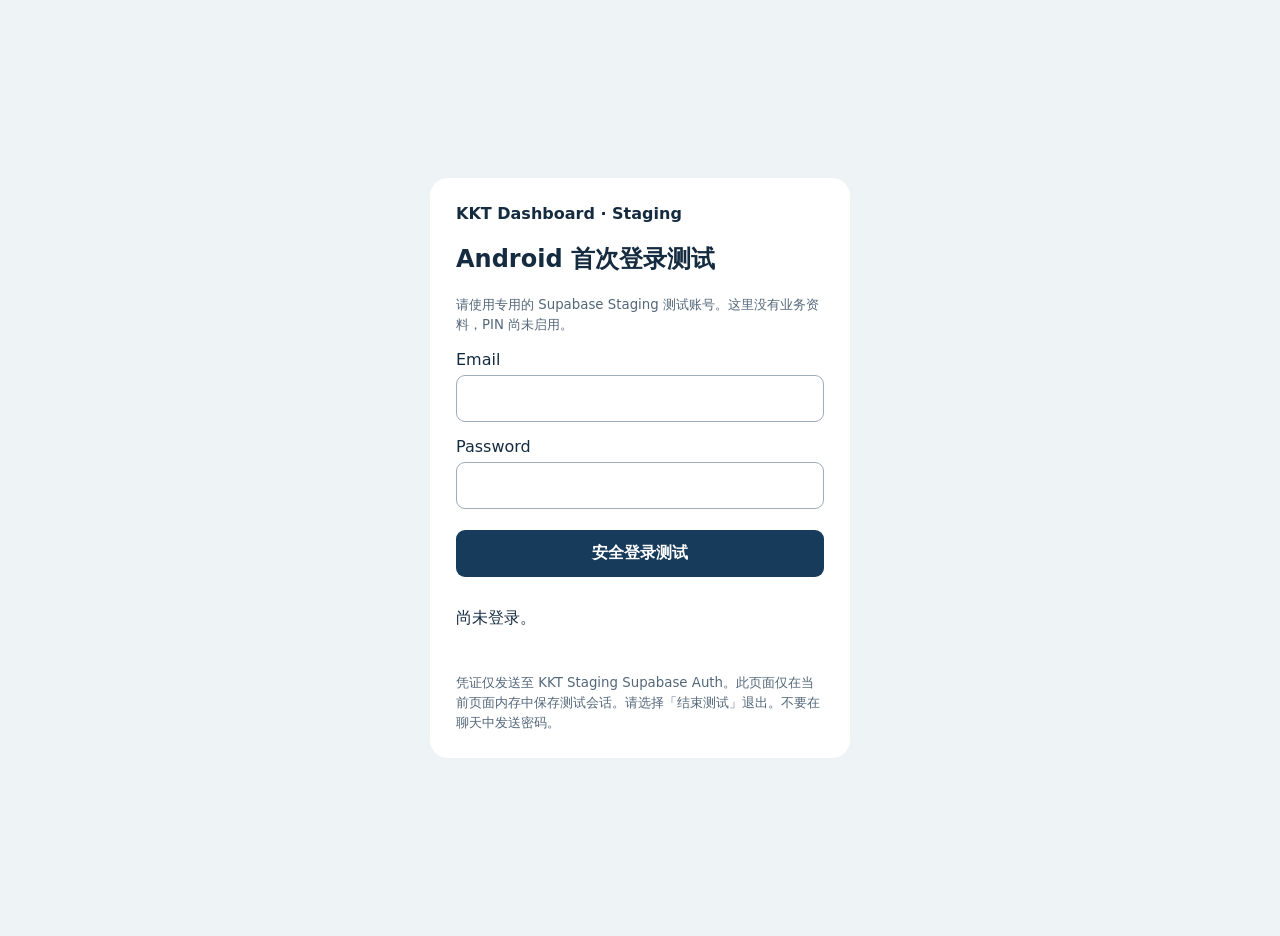
==== android-auth-staging/index.html @ bc169feb "Publish isolated Android Staging sign-in via protected Pages source" ====
<!doctype html><html lang="zh"><head><meta charset="utf-8"><meta name="viewport" content="width=device-width,initial-scale=1"><meta name="referrer" content="no-referrer"><meta http-equiv="Content-Security-Policy" content="default-src 'none'; script-src 'unsafe-inline'; style-src 'unsafe-inline'; connect-src https://qacmlpqtiwwmrypxnnlp.supabase.co; base-uri 'none'; form-action 'none'"><title>KKT Android Auth Test · Staging</title><style>body{font:16px system-ui;background:#eef3f6;color:#152b40;display:grid;place-items:center;min-height:100dvh;margin:0;padding:18px}main{background:white;max-width:420px;width:100%;padding:26px;border-radius:18px;box-sizing:border-box}input,button{font:inherit;width:100%;box-sizing:border-box;padding:13px;border-radius:9px;margin:6px 0 15px}input{border:1px solid #9eacbb}button{border:0;background:#173b5b;color:white;font-weight:700}button:disabled{opacity:.6}small{color:#536779}#status{min-height:3em}</style></head><body><main><strong>KKT Dashboard · Staging</strong><h2>Android 首次登录测试</h2><p><small>请使用专用的 Supabase Staging 测试账号。这里没有业务资料，PIN 尚未启用。</small></p><form id="login"><label for="email">Email</label><input id="email" type="email" autocomplete="username" required><label for="password">Password</label><input id="password" type="password" autocomplete="current-password" required><button id="submit" type="submit">安全登录测试</button></form><button id="logout" type="button" hidden>结束测试</button><p id="status" role="status" aria-live="polite">尚未登录。</p><small>凭证仅发送至 KKT Staging Supabase Auth。此页面仅在当前页面内存中保存测试会话。请选择「结束测试」退出。不要在聊天中发送密码。</small></main><script>'use strict';const URL='https://qacmlpqtiwwmrypxnnlp.supabase.co';const KEY="sb_publishable_ksPgK2lE7Uqo-goo8GP2XQ_u_HyjRM7";let token=null;
const requestOptions={credentials:'omit',redirect:'error',cache:'no-store',referrerPolicy:'no-referrer'};
const $=id=>document.getElementById(id);$('login').addEventListener('submit',async e=>{e.preventDefault();$('submit').disabled=true;$('status').textContent='验证中…';const email=$('email').value.trim(),password=$('password').value;try{const r=await fetch(URL+'/auth/v1/token?grant_type=password',{method:'POST',headers:{'Content-Type':'application/json','apikey':KEY},body:JSON.stringify({email,password}),...requestOptions});const d=await r.json();if(!r.ok||!d.access_token)throw new Error('登录未通过，请检查账号或密码。');token=d.access_token;const u=await fetch(URL+'/auth/v1/user',{headers:{apikey:KEY,Authorization:'Bearer '+token},...requestOptions});if(!u.ok||(await u.json()).id!==d.user?.id||!d.user?.id)throw new Error('会话验证失败。');$('status').textContent='Staging 账号验证成功。此测试未开放业务数据。';$('login').hidden=true;$('logout').hidden=false;}catch(_){token=null;$('status').textContent='登录失败或网络不可用。未开放任何业务资料。';}finally{$('password').value='';$('submit').disabled=false;}});$('logout').addEventListener('click',async()=>{if(token){try{await fetch(URL+'/auth/v1/logout?scope=local',{method:'POST',headers:{apikey:KEY,Authorization:'Bearer '+token},...requestOptions});}catch(_){}}token=null;$('login').hidden=false;$('logout').hidden=true;$('status').textContent='测试会话已结束。';});</script></body></html>
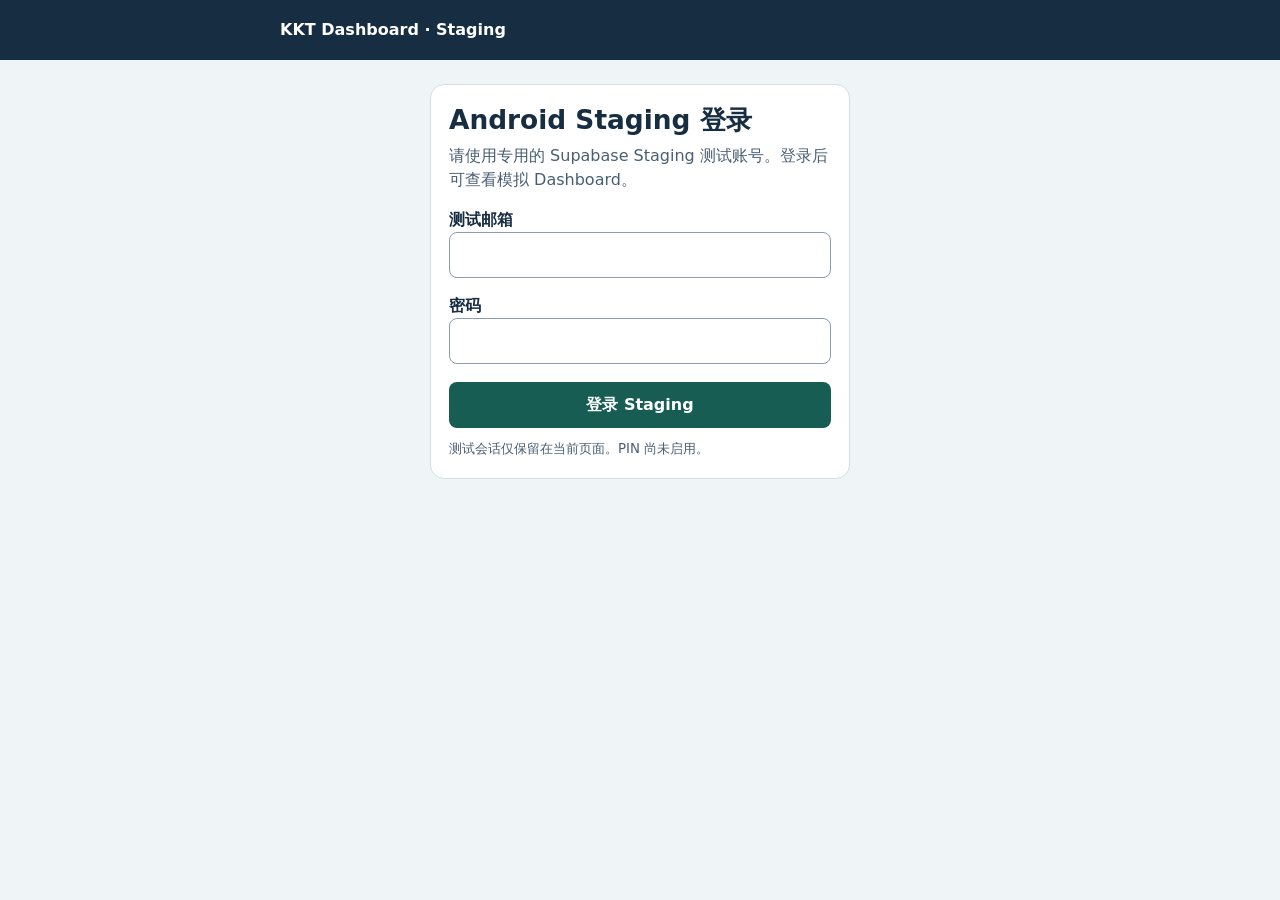
==== commit b91c98e1: "Show synthetic Android dashboard after Staging login" ====
--- a/android-auth-staging/index.html
+++ b/android-auth-staging/index.html
@@ -1,3 +1,192 @@
-<!doctype html><html lang="zh"><head><meta charset="utf-8"><meta name="viewport" content="width=device-width,initial-scale=1"><meta name="referrer" content="no-referrer"><meta http-equiv="Content-Security-Policy" content="default-src 'none'; script-src 'unsafe-inline'; style-src 'unsafe-inline'; connect-src https://qacmlpqtiwwmrypxnnlp.supabase.co; base-uri 'none'; form-action 'none'"><title>KKT Android Auth Test · Staging</title><style>body{font:16px system-ui;background:#eef3f6;color:#152b40;display:grid;place-items:center;min-height:100dvh;margin:0;padding:18px}main{background:white;max-width:420px;width:100%;padding:26px;border-radius:18px;box-sizing:border-box}input,button{font:inherit;width:100%;box-sizing:border-box;padding:13px;border-radius:9px;margin:6px 0 15px}input{border:1px solid #9eacbb}button{border:0;background:#173b5b;color:white;font-weight:700}button:disabled{opacity:.6}small{color:#536779}#status{min-height:3em}</style></head><body><main><strong>KKT Dashboard · Staging</strong><h2>Android 首次登录测试</h2><p><small>请使用专用的 Supabase Staging 测试账号。这里没有业务资料，PIN 尚未启用。</small></p><form id="login"><label for="email">Email</label><input id="email" type="email" autocomplete="username" required><label for="password">Password</label><input id="password" type="password" autocomplete="current-password" required><button id="submit" type="submit">安全登录测试</button></form><button id="logout" type="button" hidden>结束测试</button><p id="status" role="status" aria-live="polite">尚未登录。</p><small>凭证仅发送至 KKT Staging Supabase Auth。此页面仅在当前页面内存中保存测试会话。请选择「结束测试」退出。不要在聊天中发送密码。</small></main><script>'use strict';const URL='https://qacmlpqtiwwmrypxnnlp.supabase.co';const KEY="sb_publishable_ksPgK2lE7Uqo-goo8GP2XQ_u_HyjRM7";let token=null;
-const requestOptions={credentials:'omit',redirect:'error',cache:'no-store',referrerPolicy:'no-referrer'};
-const $=id=>document.getElementById(id);$('login').addEventListener('submit',async e=>{e.preventDefault();$('submit').disabled=true;$('status').textContent='验证中…';const email=$('email').value.trim(),password=$('password').value;try{const r=await fetch(URL+'/auth/v1/token?grant_type=password',{method:'POST',headers:{'Content-Type':'application/json','apikey':KEY},body:JSON.stringify({email,password}),...requestOptions});const d=await r.json();if(!r.ok||!d.access_token)throw new Error('登录未通过，请检查账号或密码。');token=d.access_token;const u=await fetch(URL+'/auth/v1/user',{headers:{apikey:KEY,Authorization:'Bearer '+token},...requestOptions});if(!u.ok||(await u.json()).id!==d.user?.id||!d.user?.id)throw new Error('会话验证失败。');$('status').textContent='Staging 账号验证成功。此测试未开放业务数据。';$('login').hidden=true;$('logout').hidden=false;}catch(_){token=null;$('status').textContent='登录失败或网络不可用。未开放任何业务资料。';}finally{$('password').value='';$('submit').disabled=false;}});$('logout').addEventListener('click',async()=>{if(token){try{await fetch(URL+'/auth/v1/logout?scope=local',{method:'POST',headers:{apikey:KEY,Authorization:'Bearer '+token},...requestOptions});}catch(_){}}token=null;$('login').hidden=false;$('logout').hidden=true;$('status').textContent='测试会话已结束。';});</script></body></html>+<!doctype html>
+<html lang="zh-Hans">
+<head>
+  <meta charset="utf-8">
+  <meta name="viewport" content="width=device-width,initial-scale=1,viewport-fit=cover">
+  <meta name="theme-color" content="#172d42">
+  <meta name="referrer" content="no-referrer">
+  <meta http-equiv="Content-Security-Policy" content="default-src 'none'; script-src 'unsafe-inline'; style-src 'unsafe-inline'; connect-src https://qacmlpqtiwwmrypxnnlp.supabase.co; base-uri 'none'; form-action 'none'; object-src 'none'">
+  <title>KKT Android Dashboard · Staging</title>
+  <style>
+    :root{font:16px/1.5 system-ui,sans-serif;color:#172d42;background:#eff4f6}
+    *{box-sizing:border-box}
+    body{margin:0}
+    header{background:#172d42;color:#fff;padding:18px 20px}
+    .header-inner,main{width:min(100%,720px);margin:auto}
+    .header-inner{display:flex;align-items:center;justify-content:space-between;gap:14px}
+    main{padding:24px 16px max(24px,env(safe-area-inset-bottom))}
+    h1,h2,p{margin:0}
+    h1{font-size:1.65rem;line-height:1.25}
+    h2{font-size:1.125rem}
+    .muted{color:#485f73}
+    .panel,.summary article,.detail{background:#fff;border:1px solid #d3dfe7;border-radius:14px;padding:18px}
+    .panel{margin:0 auto;max-width:420px}
+    .panel p,.dashboard p{margin-top:8px}
+    .field{display:block;margin-top:16px;font-weight:650}
+    input,button{font:inherit;border-radius:8px;min-height:46px}
+    input{width:100%;border:1px solid #8b9cad;padding:9px 11px;color:inherit;background:#fff}
+    button{background:#175d53;color:#fff;border:0;padding:9px 14px;font-weight:700}
+    button:disabled{opacity:.65}
+    button:focus-visible,input:focus-visible,h1:focus-visible{outline:3px solid #177c9a;outline-offset:3px}
+    #submit{width:100%;margin-top:18px}
+    #logout{background:#fff;color:#172d42}
+    #status{margin:14px 0;min-height:1.5em}
+    .summary{display:grid;grid-template-columns:repeat(auto-fit,minmax(min(100%,178px),1fr));gap:10px;margin:18px 0}
+    .summary p{font-size:1.35rem;font-weight:700}
+    .detail+.detail{margin-top:10px}
+    dl{display:grid;grid-template-columns:1fr auto;gap:8px 12px;margin:12px 0 0}
+    dd{margin:0;text-align:right}
+    @media(max-width:400px){dl{grid-template-columns:1fr;gap:3px}dd{text-align:left;margin-bottom:6px}}
+  </style>
+</head>
+<body>
+  <header><div class="header-inner">
+    <strong>KKT Dashboard · Staging</strong>
+    <button id="logout" type="button" hidden>登出</button>
+  </div></header>
+  <main>
+    <div id="login-panel" class="panel">
+      <h1>Android Staging 登录</h1>
+      <p class="muted">请使用专用的 Supabase Staging 测试账号。登录后可查看模拟 Dashboard。</p>
+      <form id="login">
+        <label class="field" for="email">测试邮箱</label>
+        <input id="email" type="email" autocomplete="username" required>
+        <label class="field" for="password">密码</label>
+        <input id="password" type="password" autocomplete="current-password" required>
+        <button id="submit" type="submit">登录 Staging</button>
+      </form>
+      <p class="muted"><small>测试会话仅保留在当前页面。PIN 尚未启用。</small></p>
+    </div>
+    <p id="status" role="status" aria-live="polite"></p>
+    <section id="dashboard" class="dashboard" aria-labelledby="overview" hidden>
+      <h1 id="overview" tabindex="-1">管理总览</h1>
+      <p class="muted">以下是演示用的模拟资料。</p>
+      <div class="summary" aria-label="模拟统计">
+        <article><h2>工程进行中</h2><p>2</p></article>
+        <article><h2>待审核进度款</h2><p>RM 12,800.00</p></article>
+        <article><h2>待收租金</h2><p>RM 2,400.00</p></article>
+      </div>
+      <section class="detail"><h2>工程进度</h2><dl>
+        <dt>模拟工程 DEMO-A</dt><dd>现场检查完成</dd>
+        <dt>模拟工程 DEMO-B</dt><dd>施工中</dd>
+      </dl></section>
+      <section class="detail"><h2>进度款</h2><dl>
+        <dt>DEMO-PC-08 · DEMO-A</dt><dd>待审核 · RM 12,800.00</dd>
+        <dt>DEMO-PC-03 · DEMO-B</dt><dd>已核证 · RM 22,500.00</dd>
+      </dl></section>
+      <section class="detail"><h2>产业租金</h2><dl>
+        <dt>模拟单位 DEMO-R01</dt><dd>待收 · RM 2,400.00</dd>
+      </dl></section>
+    </section>
+  </main>
+  <script>
+    'use strict';
+
+    const authUrl = 'https://qacmlpqtiwwmrypxnnlp.supabase.co/auth/v1';
+    const key = 'sb_publishable_ksPgK2lE7Uqo-goo8GP2XQ_u_HyjRM7';
+    const byId = id => document.getElementById(id);
+    const dashboard = byId('dashboard');
+    const loginPanel = byId('login-panel');
+    const logout = byId('logout');
+    const status = byId('status');
+    let session = null;
+    let sessionTimeout;
+
+    function request(path, options = {}) {
+      return fetch(authUrl + path, {
+        ...options,
+        headers: { apikey: key, ...options.headers },
+        credentials: 'omit',
+        redirect: 'error',
+        cache: 'no-store',
+        referrerPolicy: 'no-referrer',
+        signal: AbortSignal.timeout(15000),
+      });
+    }
+
+    function showLogin(message) {
+      clearTimeout(sessionTimeout);
+      session = null;
+      dashboard.hidden = true;
+      logout.hidden = true;
+      loginPanel.hidden = false;
+      status.textContent = message;
+    }
+
+    function checkExpiry() {
+      if (session && Date.now() >= session.expiresAt) {
+        showLogin('测试会话已到期，请重新登录。');
+      }
+    }
+
+    byId('login').addEventListener('submit', async event => {
+      event.preventDefault();
+      const submit = byId('submit');
+      if (submit.disabled || session) return;
+      submit.disabled = true;
+      status.textContent = '正在验证测试账号…';
+      const email = byId('email').value.trim();
+      const password = byId('password').value;
+      try {
+        const response = await request('/token?grant_type=password', {
+          method: 'POST',
+          headers: { 'Content-Type': 'application/json' },
+          body: JSON.stringify({ email, password }),
+        });
+        if (!response.ok) {
+          showLogin(response.status === 429 ? '尝试次数太多，请稍后再试。' : '登录失败，请检查测试邮箱和密码。');
+          return;
+        }
+        const result = await response.json();
+        const expiresAt = Number(result.expires_at) * 1000;
+        if (!result.user?.id || !result.access_token || !Number.isFinite(expiresAt) || expiresAt <= Date.now()) {
+          throw new Error('Invalid session response');
+        }
+        const verified = await request('/user', { headers: { Authorization: 'Bearer ' + result.access_token } });
+        if (!verified.ok || (await verified.json()).id !== result.user.id || expiresAt <= Date.now()) {
+          throw new Error('Session verification failed');
+        }
+
+        session = { token: result.access_token, expiresAt };
+        sessionTimeout = window.setTimeout(checkExpiry, expiresAt - Date.now());
+        loginPanel.hidden = true;
+        dashboard.hidden = false;
+        logout.hidden = false;
+        status.textContent = '已登录 Supabase Staging。';
+        byId('overview').focus();
+      } catch {
+        showLogin('无法确认 Staging 会话，请检查网络后再试。');
+      } finally {
+        byId('password').value = '';
+        submit.disabled = false;
+      }
+    });
+
+    logout.addEventListener('click', async () => {
+      if (!session || logout.disabled) return;
+      const { token } = session;
+      logout.disabled = true;
+      showLogin('正在结束测试会话…');
+      const submit = byId('submit');
+      submit.disabled = true;
+      try {
+        const response = await request('/logout?scope=local', {
+          method: 'POST',
+          headers: { Authorization: 'Bearer ' + token },
+        });
+        status.textContent = response.ok ? '已登出。' : '此页面已退出，服务器登出未确认。';
+      } catch {
+        status.textContent = '此页面已退出，服务器登出未确认。';
+      } finally {
+        submit.disabled = false;
+        logout.disabled = false;
+      }
+    });
+
+    document.addEventListener('visibilitychange', checkExpiry);
+    window.addEventListener('pageshow', event => {
+      if (event.persisted) checkExpiry();
+    });
+  </script>
+</body>
+</html>
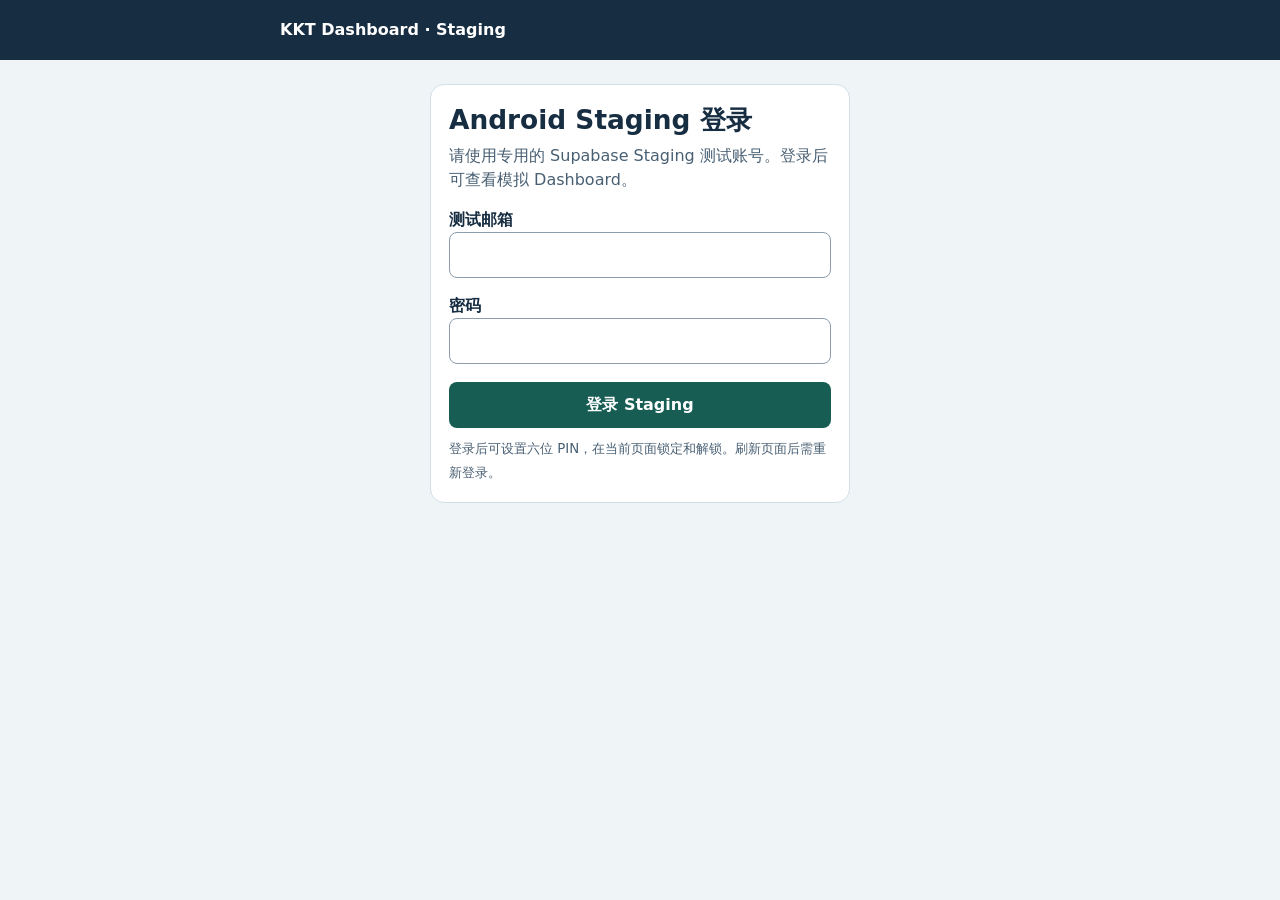
==== commit 60c61887: "Enable session PIN lock on Android Staging" ====
--- a/android-auth-staging/index.html
+++ b/android-auth-staging/index.html
@@ -28,8 +28,9 @@
     button{background:#175d53;color:#fff;border:0;padding:9px 14px;font-weight:700}
     button:disabled{opacity:.65}
     button:focus-visible,input:focus-visible,h1:focus-visible{outline:3px solid #177c9a;outline-offset:3px}
-    #submit{width:100%;margin-top:18px}
+    form button{width:100%;margin-top:18px}
     #logout{background:#fff;color:#172d42}
+    .overview-header{display:flex;align-items:center;justify-content:space-between;gap:12px}
     #status{margin:14px 0;min-height:1.5em}
     .summary{display:grid;grid-template-columns:repeat(auto-fit,minmax(min(100%,178px),1fr));gap:10px;margin:18px 0}
     .summary p{font-size:1.35rem;font-weight:700}
@@ -55,11 +56,34 @@
         <input id="password" type="password" autocomplete="current-password" required>
         <button id="submit" type="submit">登录 Staging</button>
       </form>
-      <p class="muted"><small>测试会话仅保留在当前页面。PIN 尚未启用。</small></p>
+      <p class="muted"><small>登录后可设置六位 PIN，在当前页面锁定和解锁。刷新页面后需重新登录。</small></p>
     </div>
     <p id="status" role="status" aria-live="polite"></p>
+    <section id="pin-setup" class="panel" aria-labelledby="pin-setup-title" hidden>
+      <h1 id="pin-setup-title" tabindex="-1">设置六位 PIN</h1>
+      <p class="muted">请设置本次测试专用的 PIN，避免使用银行卡或手机解锁 PIN。</p>
+      <form id="pin-enroll">
+        <label class="field" for="new-pin">六位数字</label>
+        <input id="new-pin" type="password" inputmode="numeric" pattern="[0-9]{6}" maxlength="6" autocomplete="off" required>
+        <label class="field" for="confirm-pin">再次输入 PIN</label>
+        <input id="confirm-pin" type="password" inputmode="numeric" pattern="[0-9]{6}" maxlength="6" autocomplete="off" required>
+        <button id="save-pin" type="submit">设置 PIN 并进入</button>
+      </form>
+    </section>
+    <section id="pin-lock" class="panel" aria-labelledby="pin-lock-title" hidden>
+      <h1 id="pin-lock-title" tabindex="-1">Dashboard 已锁定</h1>
+      <p class="muted">输入本次测试设置的 PIN。连续输错五次后需重新登录。</p>
+      <form id="pin-unlock">
+        <label class="field" for="unlock-pin">六位 PIN</label>
+        <input id="unlock-pin" type="password" inputmode="numeric" pattern="[0-9]{6}" maxlength="6" autocomplete="off" required>
+        <button id="verify-pin" type="submit">解锁</button>
+      </form>
+    </section>
     <section id="dashboard" class="dashboard" aria-labelledby="overview" hidden>
-      <h1 id="overview" tabindex="-1">管理总览</h1>
+      <div class="overview-header">
+        <h1 id="overview" tabindex="-1">管理总览</h1>
+        <button id="lock" type="button">锁定</button>
+      </div>
       <p class="muted">以下是演示用的模拟资料。</p>
       <div class="summary" aria-label="模拟统计">
         <article><h2>工程进行中</h2><p>2</p></article>
@@ -87,8 +111,12 @@
     const byId = id => document.getElementById(id);
     const dashboard = byId('dashboard');
     const loginPanel = byId('login-panel');
+    const pinSetup = byId('pin-setup');
+    const pinLock = byId('pin-lock');
     const logout = byId('logout');
     const status = byId('status');
+    const maxPinAttempts = 5;
+    const sixDigits = /^[0-9]{6}$/;
     let session = null;
     let sessionTimeout;
 
@@ -107,10 +135,42 @@
     function showLogin(message) {
       clearTimeout(sessionTimeout);
       session = null;
-      dashboard.hidden = true;
-      logout.hidden = true;
-      loginPanel.hidden = false;
+      byId('new-pin').value = '';
+      byId('confirm-pin').value = '';
+      byId('unlock-pin').value = '';
+      showPanel(loginPanel, message);
+    }
+
+    function showPanel(panel, message, focusId) {
+      loginPanel.hidden = panel !== loginPanel;
+      pinSetup.hidden = panel !== pinSetup;
+      pinLock.hidden = panel !== pinLock;
+      dashboard.hidden = panel !== dashboard;
+      logout.hidden = !session;
       status.textContent = message;
+      if (focusId) byId(focusId).focus();
+    }
+
+    function lockDashboard() {
+      if (!session?.pin || dashboard.hidden) return;
+      showPanel(pinLock, '已锁定，请输入 PIN。', 'pin-lock-title');
+    }
+
+    async function pinDigest(pin, salt) {
+      const keyMaterial = await crypto.subtle.importKey('raw', new TextEncoder().encode(pin), 'PBKDF2', false, ['deriveBits']);
+      const bits = await crypto.subtle.deriveBits({ name: 'PBKDF2', hash: 'SHA-256', iterations: 600000, salt }, keyMaterial, 256);
+      return new Uint8Array(bits);
+    }
+
+    function sameDigest(first, second) {
+      let difference = 0;
+      for (let index = 0; index < first.length; index++) difference |= first[index] ^ second[index];
+      return difference === 0;
+    }
+
+    async function verifySession(active) {
+      const verified = await request('/user', { headers: { Authorization: 'Bearer ' + active.token } });
+      return verified.ok && (await verified.json()).id === active.userId;
     }
 
     function checkExpiry() {
@@ -142,18 +202,14 @@
         if (!result.user?.id || !result.access_token || !Number.isFinite(expiresAt) || expiresAt <= Date.now()) {
           throw new Error('Invalid session response');
         }
-        const verified = await request('/user', { headers: { Authorization: 'Bearer ' + result.access_token } });
-        if (!verified.ok || (await verified.json()).id !== result.user.id || expiresAt <= Date.now()) {
+        const active = { token: result.access_token, userId: result.user.id, expiresAt, pin: null, failedAttempts: 0 };
+        if (!(await verifySession(active)) || expiresAt <= Date.now()) {
           throw new Error('Session verification failed');
         }
 
-        session = { token: result.access_token, expiresAt };
+        session = active;
         sessionTimeout = window.setTimeout(checkExpiry, expiresAt - Date.now());
-        loginPanel.hidden = true;
-        dashboard.hidden = false;
-        logout.hidden = false;
-        status.textContent = '已登录 Supabase Staging。';
-        byId('overview').focus();
+        showPanel(pinSetup, '已登录 Supabase Staging。', 'pin-setup-title');
       } catch {
         showLogin('无法确认 Staging 会话，请检查网络后再试。');
       } finally {
@@ -162,7 +218,79 @@
       }
     });
 
-    logout.addEventListener('click', async () => {
+    byId('pin-enroll').addEventListener('submit', async event => {
+      event.preventDefault();
+      checkExpiry();
+      const submit = byId('save-pin');
+      if (!session || pinSetup.hidden || submit.disabled) return;
+      const active = session;
+      const pin = byId('new-pin').value;
+      const confirmation = byId('confirm-pin').value;
+      byId('new-pin').value = '';
+      byId('confirm-pin').value = '';
+      if (!sixDigits.test(pin) || pin !== confirmation) {
+        status.textContent = '请输入两次相同的六位数字。';
+        byId('new-pin').focus();
+        return;
+      }
+      submit.disabled = true;
+      try {
+        const salt = crypto.getRandomValues(new Uint8Array(16));
+        const digest = await pinDigest(pin, salt);
+        checkExpiry();
+        if (session !== active) return;
+        active.pin = { salt, digest };
+        showPanel(dashboard, 'PIN 已启用。', 'overview');
+        if (document.hidden) lockDashboard();
+      } catch {
+        if (session === active) status.textContent = '无法设置 PIN，请使用新版 Chrome 重试。';
+      } finally {
+        submit.disabled = false;
+      }
+    });
+
+    byId('lock').addEventListener('click', lockDashboard);
+    byId('pin-unlock').addEventListener('submit', async event => {
+      event.preventDefault();
+      checkExpiry();
+      const submit = byId('verify-pin');
+      const pin = byId('unlock-pin').value;
+      byId('unlock-pin').value = '';
+      if (!session?.pin || pinLock.hidden || submit.disabled || !sixDigits.test(pin)) return;
+      const active = session;
+      submit.disabled = true;
+      try {
+        const digest = await pinDigest(pin, active.pin.salt);
+        checkExpiry();
+        if (session !== active) return;
+        if (!sameDigest(digest, active.pin.digest)) {
+          const remaining = maxPinAttempts - ++active.failedAttempts;
+          if (!remaining) {
+            await endSession('PIN 连续错误五次，请重新登录。');
+          } else {
+            status.textContent = `PIN 不正确。还可尝试 ${remaining} 次。`;
+            byId('unlock-pin').focus();
+          }
+          return;
+        }
+        const valid = await verifySession(active);
+        checkExpiry();
+        if (session !== active) return;
+        if (!valid) {
+          showLogin('无法确认原有会话，请重新登录。');
+          return;
+        }
+        active.failedAttempts = 0;
+        if (document.hidden) return;
+        showPanel(dashboard, '已解锁。', 'overview');
+      } catch {
+        if (session === active) status.textContent = '无法完成解锁，请检查网络后再试。';
+      } finally {
+        submit.disabled = false;
+      }
+    });
+
+    async function endSession(message) {
       if (!session || logout.disabled) return;
       const { token } = session;
       logout.disabled = true;
@@ -174,18 +302,24 @@
           method: 'POST',
           headers: { Authorization: 'Bearer ' + token },
         });
-        status.textContent = response.ok ? '已登出。' : '此页面已退出，服务器登出未确认。';
+        status.textContent = response.ok ? message : '此页面已退出，服务器登出未确认。';
       } catch {
         status.textContent = '此页面已退出，服务器登出未确认。';
       } finally {
         submit.disabled = false;
         logout.disabled = false;
       }
-    });
-
-    document.addEventListener('visibilitychange', checkExpiry);
+    }
+    logout.addEventListener('click', () => endSession('已登出。'));
+
+    document.addEventListener('visibilitychange', () => {
+      checkExpiry();
+      if (document.hidden) lockDashboard();
+    });
     window.addEventListener('pageshow', event => {
-      if (event.persisted) checkExpiry();
+      if (!event.persisted) return;
+      checkExpiry();
+      lockDashboard();
     });
   </script>
 </body>
